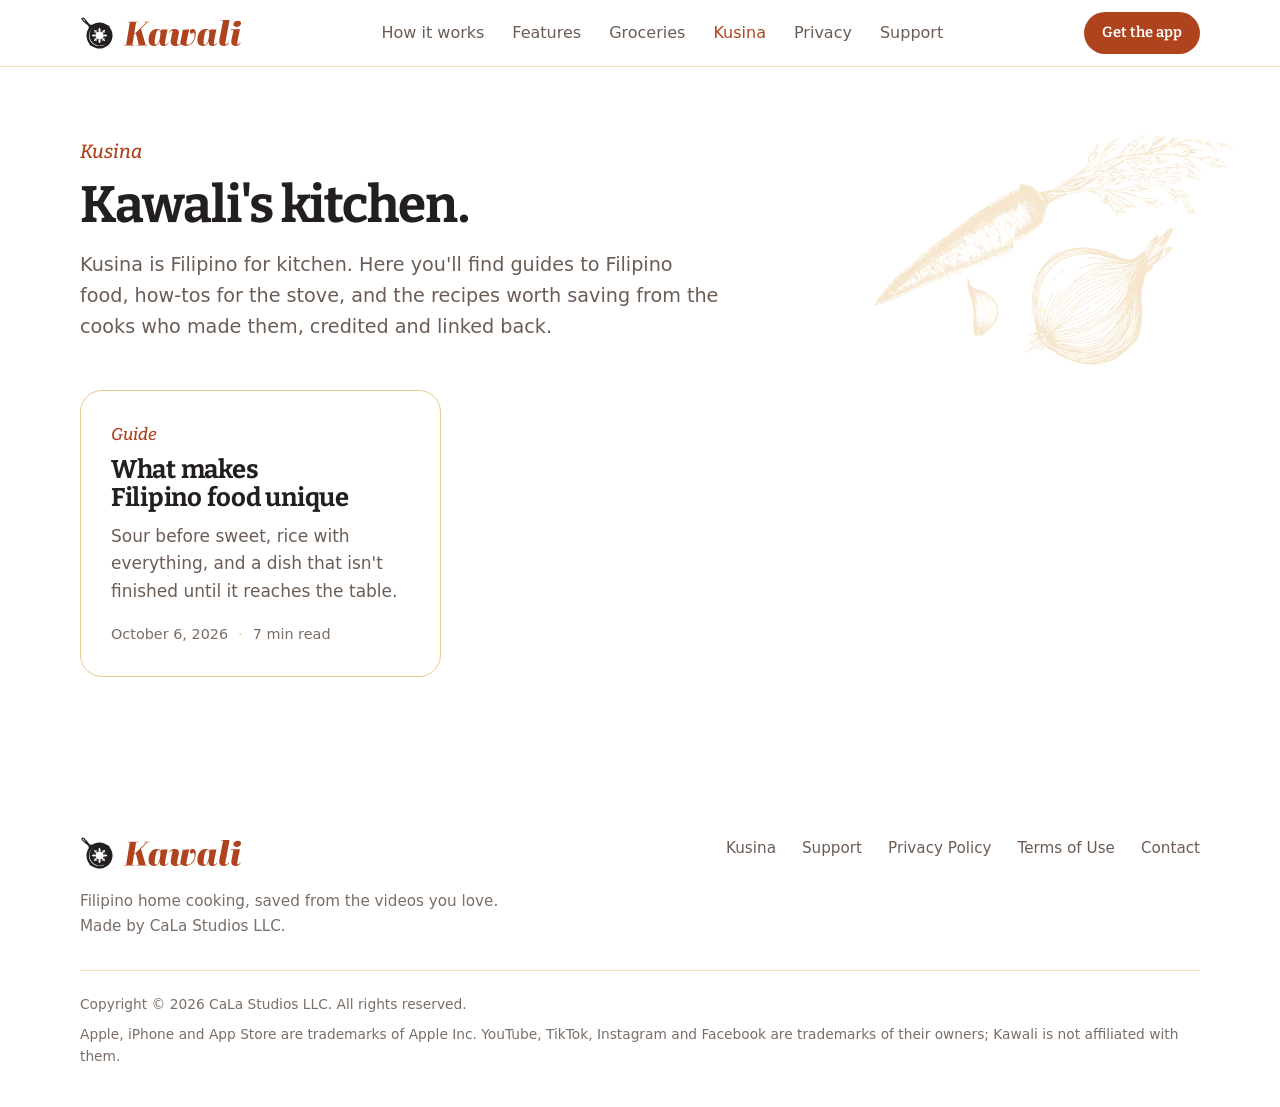
==== kusina/index.html @ 80ecc081 "Add Kusina, with its first article: what makes Filipino food unique Kusina (Filipino for kitchen) is" ====
<!DOCTYPE html>
<html lang="en">
<head>
  <meta charset="utf-8">
  <meta name="viewport" content="width=device-width, initial-scale=1, viewport-fit=cover">
  <title>Kusina – Kawali</title>
  <meta name="description" content="Kusina is Kawali's kitchen: guides to Filipino food, how-tos for the stove, and the recipes worth saving from the cooks who made them, credited and linked back.">
  <link rel="canonical" href="https://kawali.app/kusina/">
  <meta name="theme-color" content="#ffffff">
  <meta property="og:type" content="website">
  <meta property="og:site_name" content="Kawali">
  <meta property="og:title" content="Kusina – Kawali">
  <meta property="og:description" content="Guides to Filipino food, how-tos for the stove, and the recipes worth saving.">
  <meta property="og:url" content="https://kawali.app/kusina/">
  <meta property="og:image" content="https://kawali.app/assets/img/og-image.jpg">
  <link rel="icon" href="/assets/img/icon-32.png" sizes="32x32" type="image/png">
  <link rel="icon" href="/assets/img/icon-16.png" sizes="16x16" type="image/png">
  <link rel="apple-touch-icon" href="/assets/img/icon-180.png">
  <link rel="stylesheet" href="/assets/css/site.css">
</head>
<body>
  <a class="skip-link" href="#main">Skip to content</a>

  <header class="site-header">
    <div class="container nav">
      <a class="nav-brand logo" href="/" aria-label="Kawali home"><img class="logo-pan" src="/assets/img/pan.svg" alt="" width="34" height="34"><span class="wordmark" role="img" aria-label="Kawali"></span></a>
      <ul class="nav-links" id="nav-links">
        <li><a href="/#how">How it works</a></li>
        <li><a href="/#features">Features</a></li>
        <li><a href="/#groceries">Groceries</a></li>
        <li><a href="/kusina/" aria-current="page">Kusina</a></li>
        <li><a href="/privacy">Privacy</a></li>
        <li><a href="/support">Support</a></li>
      </ul>
      <div class="nav-cta">
        <a class="btn btn-primary btn-sm" href="/#download">Get the app</a>
        <button class="nav-toggle" type="button" aria-controls="nav-links" aria-expanded="false" aria-label="Menu"><span></span></button>
      </div>
    </div>
  </header>

  <main id="main">
    <div class="container">
      <header class="doc-hero post-hero">
        <span class="sketch sketch--produce" aria-hidden="true"></span>
        <span class="eyebrow">Kusina</span>
        <h1>Kawali's kitchen.</h1>
        <p class="lede post-dek">Kusina is Filipino for kitchen. Here you'll find guides to Filipino food, how-tos for the stove, and the recipes worth saving from the cooks who made them, credited and linked back.</p>
      </header>

      <ul class="post-list">
        <li>
          <a class="post-card" href="/kusina/what-makes-filipino-food-unique">
            <span class="post-kind">Guide</span>
            <h2>What makes Filipino food unique</h2>
            <p>Sour before sweet, rice with everything, and a dish that isn't finished until it reaches the table.</p>
            <span class="post-meta"><time datetime="2026-10-06">October 6, 2026</time><span>7 min read</span></span>
          </a>
        </li>
      </ul>
    </div>
  </main>

  <footer class="site-footer">
    <div class="container">
      <div class="footer-grid">
        <div class="footer-brand">
          <a class="logo" href="/" aria-label="Kawali home"><img class="logo-pan" src="/assets/img/pan.svg" alt="" width="34" height="34"><span class="wordmark" role="img" aria-label="Kawali"></span></a>
          <p>Filipino home cooking, saved from the videos you love. Made by CaLa Studios LLC.</p>
        </div>
        <ul class="footer-links">
          <li><a href="/kusina/">Kusina</a></li>
          <li><a href="/support">Support</a></li>
          <li><a href="/privacy">Privacy Policy</a></li>
          <li><a href="https://www.apple.com/legal/internet-services/itunes/dev/stdeula/">Terms of Use</a></li>
          <li><a href="mailto:support@calastudios.app">Contact</a></li>
        </ul>
      </div>
      <div class="footer-meta">
        <span>Copyright © <span data-year>2026</span> CaLa Studios LLC. All rights reserved.</span>
        <span>Apple, iPhone and App Store are trademarks of Apple Inc. YouTube, TikTok, Instagram and Facebook are trademarks of their owners; Kawali is not affiliated with them.</span>
      </div>
    </div>
  </footer>

  <script src="/assets/js/site.js" defer></script>
</body>
</html>
---- assets/css/site.css ----
/* Kawali — kawali.app
   Brand (from the app's designer; hex is the source of truth): Chile Rojo #AE431E for everything tappable,
   Terracota #D06224 for the brand mark and step numbers, Olive #8A8635 for notices, Sunset #EAC891 for the
   hairlines that frame content. Light only, like the app. Type: Bitter (headings, self-hosted Latin subsets,
   SIL OFL) over the system font for body copy, as in the app. The site makes no third-party requests. */

@font-face {
  font-family: "Bitter";
  src: url("../fonts/bitter-medium.woff2") format("woff2");
  font-weight: 500;
  font-style: normal;
  font-display: swap;
}
@font-face {
  font-family: "Bitter";
  src: url("../fonts/bitter-medium-italic.woff2") format("woff2");
  font-weight: 500;
  font-style: italic;
  font-display: swap;
}
@font-face {
  font-family: "Bitter";
  src: url("../fonts/bitter-semibold.woff2") format("woff2");
  font-weight: 600;
  font-style: normal;
  font-display: swap;
}
@font-face {
  font-family: "Bitter";
  src: url("../fonts/bitter-bold.woff2") format("woff2");
  font-weight: 700;
  font-style: normal;
  font-display: swap;
}

:root {
  color-scheme: light;
  --canvas: #ffffff;
  --paper: #fbf5ec;
  --paper-2: #f6ead8;
  --sunset: #eac891;
  --sunset-soft: rgba(234, 200, 145, 0.28);
  --line: #eac891;
  --line-soft: rgba(234, 200, 145, 0.6);
  --ink: #231f20;
  --ink-soft: #3d3431;
  --muted: #6b5d55;
  --dim: #7a6e66;
  --chile: #ae431e;
  --chile-dark: #93381a;
  --chile-soft: rgba(174, 67, 30, 0.08);
  --terracota: #d06224;
  --olive: #8a8635;
  --olive-ink: #6f6b28;
  --olive-soft: rgba(138, 134, 53, 0.13);
  --stripes: linear-gradient(180deg, var(--terracota) 0 25%, var(--chile) 25% 50%, var(--olive) 50% 75%, var(--sunset) 75% 100%);
  --serif: "Bitter", ui-serif, "Rockwell", Georgia, "Times New Roman", serif;
  --font: -apple-system, BlinkMacSystemFont, "SF Pro Text", ui-sans-serif, system-ui, "Segoe UI", Roboto, "Helvetica Neue", Arial, sans-serif;
  --radius: 22px;
  --radius-sm: 14px;
  --container: 1120px;
  --gutter: clamp(16px, 4vw, 40px);
  --section: clamp(64px, 9vw, 120px);
  --shadow: 0 1px 2px rgba(35, 31, 32, 0.05), 0 12px 32px rgba(93, 45, 18, 0.08);
}

/* ---------- Reset & base ---------- */
*, *::before, *::after { box-sizing: border-box; }
html { -webkit-text-size-adjust: 100%; scroll-behavior: smooth; }
@media (prefers-reduced-motion: reduce) { html { scroll-behavior: auto; } }
body {
  margin: 0;
  background: var(--canvas);
  color: var(--ink);
  font-family: var(--font);
  font-size: 1.0625rem;
  line-height: 1.6;
  -webkit-font-smoothing: antialiased;
  text-rendering: optimizeLegibility;
  overflow-x: clip;
}
img, svg, video { max-width: 100%; height: auto; display: block; }
a { color: inherit; text-decoration: none; }
p { margin: 0 0 1em; }
h1, h2, h3, h4 { margin: 0; line-height: 1.12; font-family: var(--serif); font-weight: 700; letter-spacing: -0.01em; text-wrap: balance; }
ul, ol { margin: 0; padding: 0; }
.steps-grid, .shots, .pro-list, .hero-meta, .nav-links, .footer-links, .doc-toc, .platforms, .chips, .pills, .pillars, .groc-points, .mock-rows, .stats, .terms, .chips--regions, .credits-list { list-style: none; margin: 0; padding: 0; }
button { font: inherit; color: inherit; background: none; border: 0; cursor: pointer; }
:focus-visible { outline: 3px solid var(--chile); outline-offset: 3px; border-radius: 6px; }
::selection { background: var(--sunset); color: var(--ink); }

.container { width: min(100% - 2 * var(--gutter), var(--container)); margin-inline: auto; }
.skip-link {
  position: absolute; left: 16px; top: -60px; z-index: 100;
  background: var(--chile); color: #fff; padding: 10px 16px; border-radius: 999px; font-weight: 600;
}
.skip-link:focus { top: 16px; }
.visually-hidden { position: absolute !important; width: 1px; height: 1px; overflow: hidden; clip: rect(0 0 0 0); white-space: nowrap; }

/* The four brand stripes from the app icon: Terracota, Chile Rojo, Olive, Sunset */
.stripes { height: 16px; background: var(--stripes); }

/* ---------- Logo: the pan and the wordmark ---------- */
.logo { display: inline-flex; align-items: center; gap: 10px; }
.logo-pan { width: 34px; height: 34px; flex: none; }
.wordmark {
  display: inline-block;
  aspect-ratio: 465.71 / 103.78;
  height: 26px;
  background: var(--chile);
  -webkit-mask: url("../img/wordmark.svg") no-repeat center / contain;
  mask: url("../img/wordmark.svg") no-repeat center / contain;
}
.wordmark--lg { height: clamp(40px, 6vw, 56px); }
.wordmark--ink { background: var(--ink); }

/* ---------- Header ---------- */
.site-header {
  position: sticky; top: 0; z-index: 50;
  background: rgba(255, 255, 255, 0.86);
  -webkit-backdrop-filter: saturate(140%) blur(14px);
  backdrop-filter: saturate(140%) blur(14px);
  border-bottom: 1px solid var(--line-soft);
}
.nav { display: flex; align-items: center; justify-content: space-between; gap: 24px; height: 66px; }
.nav-brand { display: inline-flex; align-items: center; padding: 6px 0; }
.nav-links { display: flex; align-items: center; gap: 28px; }
.nav-links a { color: var(--muted); font-weight: 500; font-size: 1rem; transition: color 0.15s ease; }
.nav-links a:hover, .nav-links a[aria-current] { color: var(--chile); }
.nav-cta { display: inline-flex; align-items: center; gap: 8px; }
.nav-toggle { display: none; width: 44px; height: 44px; border-radius: 12px; align-items: center; justify-content: center; }
.nav-toggle span { display: block; width: 22px; height: 2px; background: var(--ink); border-radius: 2px; position: relative; }
.nav-toggle span::before, .nav-toggle span::after { content: ""; position: absolute; left: 0; width: 22px; height: 2px; background: var(--ink); border-radius: 2px; transition: transform 0.2s ease, top 0.2s ease; }
.nav-toggle span::before { top: -7px; }
.nav-toggle span::after { top: 7px; }
.nav-open .nav-toggle span { background: transparent; }
.nav-open .nav-toggle span::before { top: 0; transform: rotate(45deg); }
.nav-open .nav-toggle span::after { top: 0; transform: rotate(-45deg); }

/* ---------- Buttons ---------- */
.btn {
  display: inline-flex; align-items: center; justify-content: center; gap: 10px;
  padding: 14px 24px; border-radius: 999px;
  font-family: var(--serif); font-weight: 600; font-size: 1rem; letter-spacing: 0;
  transition: transform 0.15s ease, background-color 0.15s ease, color 0.15s ease, box-shadow 0.15s ease, border-color 0.15s ease;
  white-space: nowrap;
}
.btn:active { transform: translateY(1px); }
.btn-primary { background: var(--chile); color: #fff; }
.btn-primary:hover { background: var(--chile-dark); box-shadow: 0 8px 24px rgba(174, 67, 30, 0.25); }
.btn-ghost { background: transparent; color: var(--chile); border: 1.5px solid var(--line); }
.btn-ghost:hover { border-color: var(--chile); background: var(--chile-soft); }
.btn-sm { padding: 9px 18px; font-size: 0.92rem; }
.btn svg { width: 18px; height: 18px; flex: none; }

/* App Store. Until the listing is live the badge is a plain "coming soon" label: Apple's official badge may
   only link to the app itself. See the README for the swap. */
.store-soon {
  display: inline-flex; align-items: center; gap: 12px; height: 54px; padding: 0 20px 0 16px;
  border-radius: 12px; background: var(--ink); color: #fff; line-height: 1.1;
}
.store-soon svg { width: 22px; height: 22px; color: var(--sunset); flex: none; }
.store-soon small { display: block; font-size: 0.72rem; letter-spacing: 0.06em; text-transform: uppercase; color: rgba(255, 255, 255, 0.72); }
.store-soon strong { display: block; font-family: var(--serif); font-weight: 600; font-size: 1.12rem; }
.badge-link { display: inline-block; line-height: 0; border-radius: 8px; transition: transform 0.15s ease, opacity 0.15s ease; }
.badge-link img { height: 54px; width: auto; }
.badge-link:hover { transform: translateY(-1px); opacity: 0.94; }

/* ---------- Section scaffolding ---------- */
.section { padding-block: var(--section); position: relative; }
.section--alt { background: var(--paper); }
.section-head { max-width: 44rem; margin-bottom: clamp(32px, 5vw, 56px); }
.section-head--center { margin-inline: auto; text-align: center; }
.eyebrow {
  display: inline-block; font-family: var(--serif); font-style: italic; font-weight: 500; color: var(--chile);
  font-size: 1.2rem; line-height: 1.3; margin-bottom: 12px;
}
.eyebrow--light { color: var(--sunset); }
h2.title { font-size: clamp(2rem, 4.2vw, 3rem); letter-spacing: -0.02em; }
.lede { font-size: clamp(1.1rem, 1.5vw, 1.25rem); color: var(--muted); margin-top: 16px; }
.lede strong { color: var(--ink); font-weight: 600; }

/* Decorative ingredient sketches from the App Store artwork, tinted through a mask */
.sketch {
  position: absolute; pointer-events: none; background: currentColor;
  -webkit-mask: var(--src) no-repeat center / contain; mask: var(--src) no-repeat center / contain;
}
.sketch--fish { --src: url("../img/sketch-fish.webp"); aspect-ratio: 520 / 388; }
.sketch--pork { --src: url("../img/sketch-pork.webp"); aspect-ratio: 480 / 526; }
.sketch--cabbage { --src: url("../img/sketch-cabbage.webp"); aspect-ratio: 460 / 455; }
.sketch--produce { --src: url("../img/sketch-produce.webp"); aspect-ratio: 600 / 415; }

/* ---------- Hero ---------- */
.hero { position: relative; overflow: hidden; padding-block: clamp(40px, 6vw, 88px) clamp(56px, 7vw, 96px); isolation: isolate; background: linear-gradient(180deg, #fff 0%, var(--paper) 100%); }
.hero-bg { position: absolute; inset: 0; z-index: -1; pointer-events: none; color: var(--sunset); }
.hero-bg .sketch { opacity: 0.55; }
.hero-bg .sketch--fish { width: min(34vw, 420px); right: -4%; top: 2%; transform: rotate(-8deg); }
.hero-bg .sketch--produce { width: min(36vw, 460px); left: -6%; bottom: 4%; transform: rotate(6deg); opacity: 0.4; }
.hero + .stripes { height: 20px; }
.hero-grid { display: grid; grid-template-columns: minmax(0, 1.05fr) minmax(0, 0.95fr); gap: clamp(32px, 6vw, 72px); align-items: center; }
.hero-copy .eyebrow { font-size: clamp(1.2rem, 2vw, 1.45rem); margin-bottom: 16px; }
.hero h1 { font-size: clamp(2.6rem, 6vw, 4.6rem); line-height: 1.02; letter-spacing: -0.025em; }
.hero h1 .accent { color: var(--chile); font-style: italic; font-weight: 500; }
.hero-sub { margin-top: 22px; font-size: clamp(1.12rem, 1.6vw, 1.3rem); line-height: 1.55; color: var(--ink-soft); max-width: 34rem; }
.hero-cta { display: flex; align-items: center; gap: 18px; flex-wrap: wrap; margin-top: 32px; }
.hero-meta { display: flex; flex-wrap: wrap; gap: 8px 18px; margin-top: 22px; color: var(--muted); font-size: 0.95rem; }
.hero-meta li { display: inline-flex; align-items: center; gap: 8px; }
.hero-meta svg { width: 16px; height: 16px; color: var(--chile); }

.hero-visual { position: relative; aspect-ratio: 1 / 1.08; max-width: 520px; margin-inline: auto; width: 100%; }
.phone {
  position: absolute; width: 50%; border-radius: 34px; overflow: hidden; background: #111;
  border: 7px solid #1c1a19; box-shadow: 0 30px 60px rgba(93, 45, 18, 0.22), 0 6px 16px rgba(35, 31, 32, 0.12);
}
.phone img { width: 100%; height: auto; }
.phone--a { left: 3%; top: 4%; transform: rotate(-6deg); z-index: 1; }
.phone--b { right: 3%; top: 13%; transform: rotate(5deg); z-index: 2; }
.chip {
  position: absolute; z-index: 3; display: inline-flex; align-items: center; gap: 10px;
  padding: 9px 14px 9px 10px; border-radius: 999px;
  background: #fff; border: 1px solid var(--line);
  color: var(--ink); font-size: 0.92rem; font-weight: 600; white-space: nowrap;
  box-shadow: 0 12px 30px rgba(93, 45, 18, 0.16);
}
.chip .dot { width: 26px; height: 26px; border-radius: 50%; background: var(--chile); color: #fff; display: inline-grid; place-items: center; flex: none; }
.chip .dot svg { width: 14px; height: 14px; }
.chip em { font-style: normal; color: var(--muted); font-weight: 500; }
.chip--tl { left: -4%; top: 58%; }
.chip--br { right: -2%; bottom: 1%; }

/* ---------- Steps band ---------- */
.steps { background: var(--chile); color: #fff; overflow: hidden; isolation: isolate; }
.steps .sketch { color: #9c3a19; z-index: -1; }
.steps .sketch--pork { width: min(30vw, 360px); right: -3%; top: -6%; transform: rotate(10deg); }
.steps .sketch--cabbage { width: min(26vw, 300px); left: -5%; bottom: -10%; transform: rotate(-12deg); }
.steps .title { color: #fff; }
.steps .lede { color: rgba(255, 255, 255, 0.88); }
.steps-grid { display: grid; grid-template-columns: repeat(4, minmax(0, 1fr)); gap: 20px; }
.step { position: relative; padding: 26px 22px; border-radius: var(--radius); background: rgba(255, 255, 255, 0.07); border: 1px solid rgba(255, 255, 255, 0.2); }
.step-head { display: flex; align-items: flex-end; justify-content: space-between; gap: 12px; margin-bottom: 14px; }
.step-num { font-family: var(--serif); font-weight: 700; font-size: 3.4rem; line-height: 0.85; color: var(--sunset); }
.step-icon { width: 48px; height: 48px; border-radius: 14px; background: #fff; color: var(--chile); display: grid; place-items: center; flex: none; }
.step-icon svg { width: 28px; height: 28px; }
.step h3 { font-size: 1.4rem; margin-bottom: 6px; }
.step p { margin: 0; color: rgba(255, 255, 255, 0.9); font-size: 1rem; line-height: 1.5; }

/* Platforms */
.works { margin-top: clamp(36px, 5vw, 56px); padding: 22px 26px; border-radius: var(--radius); background: #fff; color: var(--ink); display: flex; align-items: center; gap: 18px 28px; flex-wrap: wrap; }
.works-label { font-family: var(--serif); font-weight: 600; font-size: 1.1rem; }
.platforms { display: flex; flex-wrap: wrap; gap: 10px 22px; align-items: center; }
.platforms li { display: inline-flex; align-items: center; gap: 8px; font-weight: 600; font-size: 0.98rem; }
.platforms svg { width: 26px; height: 26px; flex: none; }
.works-more { color: var(--muted); font-size: 0.98rem; margin: 0; flex-basis: 100%; }
.works-more strong { color: var(--ink); font-weight: 600; }

/* ---------- Bento cards ---------- */
.bento { display: grid; grid-template-columns: repeat(6, minmax(0, 1fr)); gap: 18px; }
.card {
  background: #fff; border: 1px solid var(--line); border-radius: var(--radius);
  padding: clamp(22px, 3vw, 32px); position: relative; overflow: hidden; display: flex; flex-direction: column; min-width: 0;
}
.card h3 { font-size: clamp(1.3rem, 2vw, 1.55rem); margin-bottom: 10px; }
.card p { color: var(--muted); margin: 0; font-size: 1.02rem; }
.card p + p { margin-top: 0.7em; }
.card p strong { color: var(--ink); font-weight: 600; }
.card .card-body { position: relative; z-index: 1; display: flex; flex-direction: column; flex: 1; }
.card-icon { width: 46px; height: 46px; border-radius: 14px; background: var(--chile-soft); color: var(--chile); display: grid; place-items: center; margin-bottom: 16px; }
.card-icon svg { width: 26px; height: 26px; }
.span-2 { grid-column: span 2; }
.span-3 { grid-column: span 3; }
.span-4 { grid-column: span 4; }
.span-6 { grid-column: span 6; }
.card--split { display: grid; grid-template-columns: minmax(0, 1fr) minmax(0, 1fr); gap: 28px; align-items: center; }
.card--split-rev .card-body { order: 2; }

/* A recipe card drawn the way the app draws one: Sunset hairlines, Bitter titles, SF rows */
.mock { background: #fff; border: 1px solid var(--line); border-radius: 16px; overflow: hidden; box-shadow: var(--shadow); font-size: 0.98rem; }
.mock-head { display: flex; align-items: center; justify-content: space-between; gap: 12px; padding: 14px 16px 10px; }
.mock-title { font-family: var(--serif); font-weight: 600; font-size: 1.25rem; color: var(--chile); }
.mock-action { display: inline-flex; align-items: center; gap: 6px; padding: 5px 10px; border-radius: 8px; background: var(--chile); color: #fff; font-family: var(--serif); font-weight: 600; font-size: 0.8rem; white-space: nowrap; }
.mock-action svg { width: 14px; height: 14px; }
.mock-rows li { display: flex; align-items: baseline; justify-content: space-between; gap: 14px; padding: 10px 16px; border-top: 1px solid var(--sunset-soft); }
.mock-rows li:nth-child(odd) { background: rgba(234, 200, 145, 0.1); }
.mock-name { font-weight: 600; color: var(--ink); min-width: 0; }
.mock-name span { display: block; font-weight: 400; font-size: 0.85rem; color: var(--dim); }
.mock-amt { color: var(--ink-soft); white-space: nowrap; font-variant-numeric: tabular-nums; }
.mock-missing { color: var(--olive-ink); font-weight: 600; font-size: 0.88rem; white-space: nowrap; }

/* Olive notices, as in the app */
.notices { display: grid; gap: 8px; margin-top: auto; padding-top: 22px; }
.notice { display: flex; gap: 10px; align-items: flex-start; padding: 10px 12px; border-radius: 12px; background: var(--olive-soft); color: var(--olive-ink); font-weight: 600; font-size: 0.93rem; line-height: 1.4; }
.notice svg { width: 18px; height: 18px; flex: none; margin-top: 1px; }

/* Import buttons, as on the Import screen */
.import-ways { display: grid; grid-template-columns: repeat(2, minmax(0, 1fr)); gap: 10px; }
.import-way { display: flex; flex-direction: column; align-items: center; justify-content: center; gap: 6px; padding: 14px 8px; border-radius: 14px; border: 1px solid var(--line); background: #fff; font-family: var(--serif); font-weight: 600; font-size: 0.95rem; line-height: 1.2; text-align: center; color: var(--chile); box-shadow: var(--shadow); }
.import-way svg { width: 22px; height: 22px; flex: none; }
.import-way--wide { grid-column: span 2; flex-direction: row; gap: 10px; font-size: 1.02rem; background: var(--chile); color: #fff; border-color: var(--chile); }
.import-way--wide svg { width: 30px; }
.import-note { grid-column: span 2; margin: 4px 0 0; color: var(--dim) !important; font-size: 0.9rem !important; text-align: center; }

/* Watching badge: the hourglass the app puts on a recipe still being watched */
.watching { display: flex; align-items: center; gap: 12px; margin-top: auto; padding: 12px 14px; border: 1px solid var(--line); border-radius: 14px; background: var(--paper); }
.watching-icon { width: 36px; height: 36px; border-radius: 50%; background: var(--olive); color: #fff; display: grid; place-items: center; flex: none; }
.watching-icon svg { width: 18px; height: 18px; }
.watching strong { display: block; font-family: var(--serif); font-weight: 600; color: var(--ink); font-size: 1rem; line-height: 1.25; }
.watching > div > span { display: block; color: var(--muted); font-size: 0.88rem; line-height: 1.35; }
.watching-wrap { margin-top: auto; padding-top: 22px; }

.pills { display: flex; flex-wrap: wrap; gap: 8px; margin-top: auto; padding-top: 22px; }
.pill { display: inline-flex; align-items: center; gap: 7px; padding: 6px 12px; border-radius: 999px; background: var(--paper); border: 1px solid var(--line); font-size: 0.9rem; font-weight: 600; color: var(--ink-soft); }
.pill svg { width: 15px; height: 15px; color: var(--chile); }

.serving-demo { display: flex; align-items: center; gap: 14px; margin-top: auto; padding-top: 22px; }
.serving-est { font-family: var(--serif); font-weight: 700; font-size: 2.2rem; color: var(--olive-ink); line-height: 1; }
.serving-demo p { font-size: 0.9rem !important; line-height: 1.4; }
.serving-use { display: inline-block; margin-top: 4px; padding: 3px 10px; border-radius: 8px; background: var(--chile); color: #fff; font-family: var(--serif); font-weight: 600; font-size: 0.82rem; }

.source-demo { margin-top: auto; padding-top: 22px; }
.source-box { display: flex; align-items: stretch; border: 1px solid var(--line); border-radius: 12px; overflow: hidden; background: #fff; }
.source-box div { padding: 10px 12px; min-width: 0; flex: 1; }
.source-box strong { display: block; font-family: var(--serif); font-weight: 600; font-size: 0.98rem; }
.source-box span { display: block; color: var(--dim); font-size: 0.82rem; white-space: nowrap; overflow: hidden; text-overflow: ellipsis; }
.source-box i { display: grid; place-items: center; width: 48px; background: var(--chile); color: #fff; flex: none; }
.source-box i svg { width: 20px; height: 20px; }

/* ---------- Groceries ---------- */
.groc-grid { display: grid; grid-template-columns: minmax(0, 1fr) minmax(0, 0.9fr); gap: clamp(32px, 6vw, 80px); align-items: center; }
.groc-points { display: grid; gap: 18px; }
.groc-points li { display: grid; grid-template-columns: 44px minmax(0, 1fr); gap: 14px; align-items: start; }
.groc-points .pt-icon { width: 44px; height: 44px; border-radius: 13px; background: #fff; border: 1px solid var(--line); color: var(--chile); display: grid; place-items: center; }
.groc-points .pt-icon svg { width: 24px; height: 24px; }
.groc-points h3 { font-size: 1.15rem; margin-bottom: 4px; }
.groc-points p { margin: 0; color: var(--muted); }
.groc-phone { position: relative; max-width: 340px; margin-inline: auto; width: 100%; }
.groc-phone .phone { position: relative; width: 100%; transform: rotate(2deg); }
.groc-phone .sketch { color: var(--sunset); width: 72%; opacity: 0.8; }
.groc-phone .sketch--produce { left: -46%; top: 6%; transform: rotate(-10deg); }
.groc-phone .sketch--fish { right: -40%; bottom: 4%; transform: rotate(8deg); }

/* ---------- Filipino food: stats, dish families, regions ---------- */
.stats { display: grid; grid-template-columns: repeat(4, minmax(0, 1fr)); gap: 18px; margin-bottom: clamp(32px, 5vw, 48px); }
.stat { background: #fff; border: 1px solid var(--line); border-radius: var(--radius); padding: 22px 22px 20px; }
.stat b { display: block; font-family: var(--serif); font-weight: 700; font-size: clamp(2.4rem, 4vw, 3.2rem); line-height: 1; color: var(--terracota); letter-spacing: -0.02em; }
.stat span { display: block; margin-top: 8px; font-family: var(--serif); font-weight: 600; font-size: 1.08rem; }
.stat small { display: block; margin-top: 4px; color: var(--muted); font-size: 0.92rem; line-height: 1.45; }
.chip-group + .chip-group { margin-top: 34px; }
.chip-head { display: flex; align-items: baseline; justify-content: space-between; gap: 16px; flex-wrap: wrap; margin-bottom: 14px; }
.chip-head h3 { font-size: 1.25rem; }
.chip-head p { margin: 0; color: var(--dim); font-size: 0.95rem; }
.chips { display: flex; flex-wrap: wrap; gap: 8px; }
.chips li { padding: 7px 14px; border-radius: 999px; background: #fff; border: 1px solid var(--line); font-family: var(--serif); font-weight: 600; font-size: 0.98rem; color: var(--chile); }
.chips--regions li { background: var(--sunset-soft); color: var(--ink-soft); border-color: transparent; font-weight: 500; }
.terms { margin-top: 34px; display: grid; grid-template-columns: repeat(auto-fill, minmax(190px, 1fr)); gap: 10px; }
.term { background: #fff; border: 1px solid var(--line); border-radius: 14px; padding: 12px 14px; }
.term b { display: block; font-family: var(--serif); font-weight: 600; color: var(--ink); font-size: 1.05rem; }
.term span { display: block; color: var(--muted); font-size: 0.9rem; line-height: 1.35; }

/* ---------- Screenshot strip ---------- */
.shots {
  display: flex; gap: 18px; overflow-x: auto; scroll-snap-type: x mandatory; padding: 8px var(--gutter) 24px;
  margin-inline: calc(-1 * var(--gutter)); scrollbar-width: thin; scrollbar-color: rgba(174, 67, 30, 0.35) transparent;
  -webkit-overflow-scrolling: touch;
}
.shots::-webkit-scrollbar { height: 8px; }
.shots::-webkit-scrollbar-thumb { background: rgba(174, 67, 30, 0.3); border-radius: 999px; }
.shot { flex: 0 0 auto; width: min(72vw, 300px); scroll-snap-align: start; border-radius: 22px; overflow: hidden; background: var(--terracota); box-shadow: 0 18px 36px rgba(93, 45, 18, 0.16); }
.shot img { width: 100%; height: auto; }
@media (min-width: 1200px) {
  .shots { justify-content: center; padding-inline: 0; margin-inline: 0; }
  .shot { width: calc((var(--container) - 5 * 18px) / 6); }
}
.credits { margin-top: 8px; color: var(--dim); font-size: 0.88rem; }
.credits summary { cursor: pointer; display: inline-block; color: var(--muted); font-weight: 600; }
.credits summary:hover { color: var(--chile); }
.credits-list { margin-top: 10px; display: grid; gap: 4px; max-width: 60rem; }
.credits a { color: var(--muted); text-decoration: underline; text-underline-offset: 3px; }
.credits a:hover { color: var(--chile); }

/* ---------- Privacy pillars ---------- */
.pillars { display: grid; grid-template-columns: repeat(3, minmax(0, 1fr)); gap: 18px; }
.pillar { background: #fff; border: 1px solid var(--line); border-radius: var(--radius); padding: 28px 26px; min-width: 0; }
.pillar .icon { width: 48px; height: 48px; border-radius: 14px; background: var(--chile-soft); color: var(--chile); display: grid; place-items: center; margin-bottom: 18px; }
.pillar .icon svg { width: 24px; height: 24px; }
.pillar h3 { font-size: 1.25rem; margin-bottom: 8px; }
.pillar p { color: var(--muted); margin: 0; }
.link-arrow { display: inline-flex; align-items: center; gap: 8px; color: var(--chile); font-weight: 600; margin-top: 22px; }
.link-arrow svg { width: 18px; height: 18px; transition: transform 0.15s ease; }
.link-arrow:hover svg { transform: translateX(3px); }

/* ---------- CTA band ---------- */
.cta { background: var(--sunset); color: var(--ink); text-align: center; position: relative; overflow: hidden; isolation: isolate; }
.cta .sketch { color: #dfb676; z-index: -1; }
.cta .sketch--fish { width: min(30vw, 360px); left: -4%; top: 10%; transform: rotate(-14deg); }
.cta .sketch--produce { width: min(32vw, 400px); right: -5%; bottom: 0; transform: rotate(8deg); }
.cta-logo { display: inline-flex; align-items: center; gap: 14px; margin-bottom: 22px; }
.cta-logo .logo-pan { width: clamp(52px, 7vw, 68px); height: auto; }
.cta .title { font-size: clamp(2.2rem, 5vw, 3.4rem); }
.cta .lede { color: #5e4a3a; max-width: 36rem; margin-inline: auto; }
.cta-actions { display: flex; align-items: center; justify-content: center; gap: 18px; flex-wrap: wrap; margin-top: 30px; }

/* ---------- Footer ---------- */
.site-footer { padding: 44px 0 40px; color: var(--muted); font-size: 0.95rem; background: #fff; }
.footer-grid { display: flex; justify-content: space-between; gap: 32px; flex-wrap: wrap; align-items: flex-start; }
.footer-brand p { margin: 12px 0 0; max-width: 28rem; color: var(--dim); }
.footer-links { display: flex; gap: 26px; flex-wrap: wrap; }
.footer-links a { color: var(--muted); font-weight: 500; }
.footer-links a:hover { color: var(--chile); }
.footer-meta { margin-top: 32px; padding-top: 22px; border-top: 1px solid var(--line-soft); display: flex; justify-content: space-between; gap: 8px 24px; flex-wrap: wrap; color: var(--dim); font-size: 0.86rem; }

/* ---------- Document pages (privacy, support) ---------- */
.doc-hero { padding: clamp(40px, 6vw, 72px) 0 clamp(16px, 3vw, 28px); }
.doc-hero h1 { font-size: clamp(2.2rem, 5vw, 3.2rem); letter-spacing: -0.02em; }
.doc-meta { margin-top: 16px; color: var(--muted); display: grid; gap: 4px; font-size: 1rem; }
.doc-meta strong { color: var(--ink); font-weight: 600; }
.doc { max-width: 46rem; padding-bottom: var(--section); }
.doc h2 { font-size: 1.5rem; margin: 2.2em 0 0.6em; scroll-margin-top: 90px; }
.doc h3 { font-size: 1.15rem; margin: 1.6em 0 0.5em; }
.doc p, .doc li { color: var(--ink-soft); }
.doc ul, .doc ol { padding-left: 1.3em; margin: 0 0 1em; }
.doc li { margin-bottom: 0.5em; }
.doc li::marker { color: var(--chile); }
.doc a { color: var(--chile); text-decoration: underline; text-decoration-color: rgba(174, 67, 30, 0.35); text-underline-offset: 3px; }
.doc a:hover { text-decoration-color: var(--chile); }
.doc strong { color: var(--ink); font-weight: 600; }
.doc .summary { background: var(--paper); border: 1px solid var(--line); border-left: 4px solid var(--chile); border-radius: 16px; padding: 20px 24px; margin: 28px 0 8px; }
.doc .summary p:last-child { margin-bottom: 0; }
.doc table { width: 100%; border-collapse: collapse; margin: 12px 0 24px; font-size: 0.98rem; }
.doc th, .doc td { text-align: left; vertical-align: top; padding: 12px 14px; border-bottom: 1px solid var(--line-soft); }
.doc th { color: var(--muted); font-weight: 600; font-size: 0.85rem; letter-spacing: 0.06em; text-transform: uppercase; }
.doc td { color: var(--ink-soft); }
.doc .table-wrap { overflow-x: auto; }
.doc-toc { display: flex; flex-wrap: wrap; gap: 8px; margin: 22px 0 6px; }
.doc-toc a { display: inline-block; padding: 6px 12px; border-radius: 999px; background: #fff; border: 1px solid var(--line); color: var(--muted); font-size: 0.9rem; }
.doc-toc a:hover { color: var(--chile); border-color: var(--chile); }

/* Support */
.support-grid { display: grid; grid-template-columns: minmax(0, 1.4fr) minmax(0, 1fr); gap: 24px; align-items: start; padding-bottom: var(--section); }
.contact-card { background: #fff; border: 1.5px solid var(--chile); border-radius: var(--radius); padding: 28px; position: sticky; top: 90px; box-shadow: var(--shadow); }
.contact-card h2 { font-size: 1.4rem; margin-bottom: 8px; }
.contact-card p { color: var(--muted); }
.contact-card .email { font-size: 1.1rem; font-weight: 600; color: var(--chile); word-break: break-all; }
.contact-card ul { color: var(--muted); font-size: 0.95rem; padding-left: 1.2em; margin-top: 8px; }
.contact-card li { margin-bottom: 4px; }
.contact-card li::marker { color: var(--chile); }
.contact-card .btn { margin-top: 22px; }
.faq { display: grid; gap: 10px; }
.faq details { background: #fff; border: 1px solid var(--line); border-radius: 16px; overflow: hidden; }
.faq details[open] { border-color: var(--chile); }
.faq summary { cursor: pointer; list-style: none; padding: 18px 54px 18px 22px; font-family: var(--serif); font-weight: 600; font-size: 1.08rem; position: relative; }
.faq summary::-webkit-details-marker { display: none; }
.faq summary::after { content: ""; position: absolute; right: 22px; top: 50%; width: 10px; height: 10px; border-right: 2px solid var(--chile); border-bottom: 2px solid var(--chile); transform: translateY(-70%) rotate(45deg); transition: transform 0.2s ease; }
.faq details[open] summary::after { transform: translateY(-30%) rotate(225deg); }
.faq .answer { padding: 0 22px 20px; color: var(--ink-soft); }
.faq .answer p { margin: 0 0 0.8em; }
.faq .answer p:last-child { margin-bottom: 0; }
.faq .answer ol, .faq .answer ul { padding-left: 1.3em; margin: 0.4em 0 0.8em; }
.faq .answer li { margin-bottom: 0.35em; }
.faq .answer li::marker { color: var(--chile); }
.faq .answer a { color: var(--chile); text-decoration: underline; text-underline-offset: 3px; }
.faq .answer strong { color: var(--ink); font-weight: 600; }
.faq-group + .faq-group h2 { margin-top: 36px; }
.faq-group h2 { font-size: 1.4rem; margin-bottom: 14px; }

/* Kusina: the article index and the articles, which build on the document styles */
.post-hero { position: relative; isolation: isolate; }
.post-hero .sketch { color: var(--sunset); z-index: -1; opacity: 0.45; width: min(30vw, 340px); right: -2%; top: 18%; transform: rotate(6deg); }
.post-hero h1 { max-width: 20ch; }
.post-dek { max-width: 40rem; }
.post-crumbs { display: flex; gap: 8px; align-items: baseline; margin-bottom: 14px; font-family: var(--serif); font-style: italic; font-weight: 500; font-size: 1.15rem; color: var(--chile); }
.post-crumbs a:hover { text-decoration: underline; text-underline-offset: 3px; }
.post-crumbs span[aria-hidden] { color: var(--line); font-style: normal; }
.post-meta { display: flex; flex-wrap: wrap; gap: 4px 0; margin: 18px 0 0; color: var(--dim); font-size: 0.95rem; }
.post-meta > * + *::before { content: "·"; margin: 0 10px; color: var(--sunset); }
.post p, .post li { line-height: 1.7; }
.post > p:first-child { font-size: 1.12rem; color: var(--ink); }
.post h2 { font-size: clamp(1.5rem, 2.6vw, 1.8rem); }
.post-note { margin: 2.6em 0 1.6em; padding: 22px 24px; border-radius: 16px; background: var(--paper); border: 1px solid var(--line); }
.post-note p { margin-bottom: 0; }
.post-note .link-arrow { margin-top: 14px; text-decoration: none; }
.post .post-sources { padding-top: 18px; border-top: 1px solid var(--line-soft); color: var(--dim); font-size: 0.92rem; }
.post-list { list-style: none; margin: 0; padding: 0 0 var(--section); display: grid; grid-template-columns: repeat(auto-fill, minmax(min(100%, 320px), 1fr)); gap: 18px; }
.post-card { display: flex; flex-direction: column; height: 100%; padding: clamp(22px, 3vw, 30px); border-radius: var(--radius); background: #fff; border: 1px solid var(--line); transition: border-color 0.15s ease, box-shadow 0.15s ease; }
.post-card:hover { border-color: var(--chile); box-shadow: var(--shadow); }
.post-kind { font-family: var(--serif); font-style: italic; font-weight: 500; color: var(--chile); margin-bottom: 8px; }
.post-card h2 { font-size: clamp(1.35rem, 2.2vw, 1.6rem); margin-bottom: 10px; }
.post-card p { color: var(--muted); margin: 0; }
.post-card .post-meta { margin-top: auto; padding-top: 18px; font-size: 0.9rem; }
@media (max-width: 640px) { .post-hero .sketch { display: none; } }

/* Embedded in an iframe: hide the chrome, keep the document */
.embedded .site-header, .embedded .site-footer, .embedded .stripes { display: none; }
.embedded .doc-hero { padding-top: 8px; }

/* 404 */
.notfound { min-height: 64vh; display: grid; place-items: center; text-align: center; padding-block: var(--section); position: relative; overflow: hidden; isolation: isolate; }
.notfound .sketch { color: var(--sunset); z-index: -1; opacity: 0.6; width: min(40vw, 380px); left: 50%; top: 6%; transform: translateX(-50%) rotate(-6deg); }
.notfound .big { font-family: var(--serif); font-weight: 700; font-size: clamp(6rem, 20vw, 11rem); line-height: 0.9; color: var(--terracota); }

/* ---------- Reveal ---------- */
.reveal { opacity: 0; transform: translateY(14px); transition: opacity 0.45s ease, transform 0.45s ease; }
.reveal.is-visible { opacity: 1; transform: none; }
@media (prefers-reduced-motion: reduce) { .reveal { opacity: 1; transform: none; transition: none; } }

/* ---------- Responsive ---------- */
@media (max-width: 960px) {
  .hero-grid { grid-template-columns: 1fr; }
  .hero-visual { max-width: 440px; margin-top: 8px; }
  .steps-grid { grid-template-columns: repeat(2, minmax(0, 1fr)); }
  .span-2, .span-3, .span-4 { grid-column: span 3; }
  .card--split { grid-template-columns: 1fr; }
  .bento > .card:last-child { grid-column: span 6; }
  .card--split-rev .card-body { order: 0; }
  .groc-grid { grid-template-columns: 1fr; }
  .groc-phone { max-width: 300px; }
  .stats { grid-template-columns: repeat(2, minmax(0, 1fr)); }
  .pillars { grid-template-columns: 1fr; }
  .support-grid { grid-template-columns: 1fr; }
  .contact-card { position: static; }
}
@media (max-width: 820px) {
  .nav-links {
    display: none; position: absolute; left: 0; right: 0; top: 66px; flex-direction: column; align-items: stretch; gap: 0;
    background: rgba(255, 255, 255, 0.98); border-bottom: 1px solid var(--line); padding: 8px 0 12px;
  }
  .nav-links li a { display: block; padding: 12px var(--gutter); font-size: 1.05rem; }
  .nav-open .nav-links { display: flex; }
  .nav-toggle { display: inline-flex; }
}
@media (max-width: 640px) {
  body { font-size: 1rem; }
  .steps-grid { grid-template-columns: 1fr; }
  .span-2, .span-3, .span-4 { grid-column: span 6; }
  .bento { gap: 14px; }
  .nav-cta .btn { display: none; }
  .logo-pan { width: 30px; height: 30px; }
  .wordmark { height: 23px; }
  .hero-cta { gap: 14px; }
  .chip { font-size: 0.82rem; padding: 7px 12px 7px 8px; }
  .chip .dot { width: 22px; height: 22px; }
  .chip--tl { left: 0; top: 60%; }
  .chip--br { right: 0; bottom: -2%; }
  .works { padding: 18px; }
  .terms { grid-template-columns: repeat(2, minmax(0, 1fr)); gap: 8px; }
  .term { padding: 10px 12px; }
  .import-ways { grid-template-columns: 1fr 1fr; }
  .stats { gap: 12px; }
  .stat { padding: 18px 16px; }
  .footer-links { gap: 18px; }
  .hero-bg .sketch--fish { width: 60vw; right: -22%; top: -2%; }
  .hero-bg .sketch--produce { display: none; }
}
@media (max-width: 380px) {
  .stats { grid-template-columns: 1fr; }
  .store-soon strong { font-size: 1rem; }
}
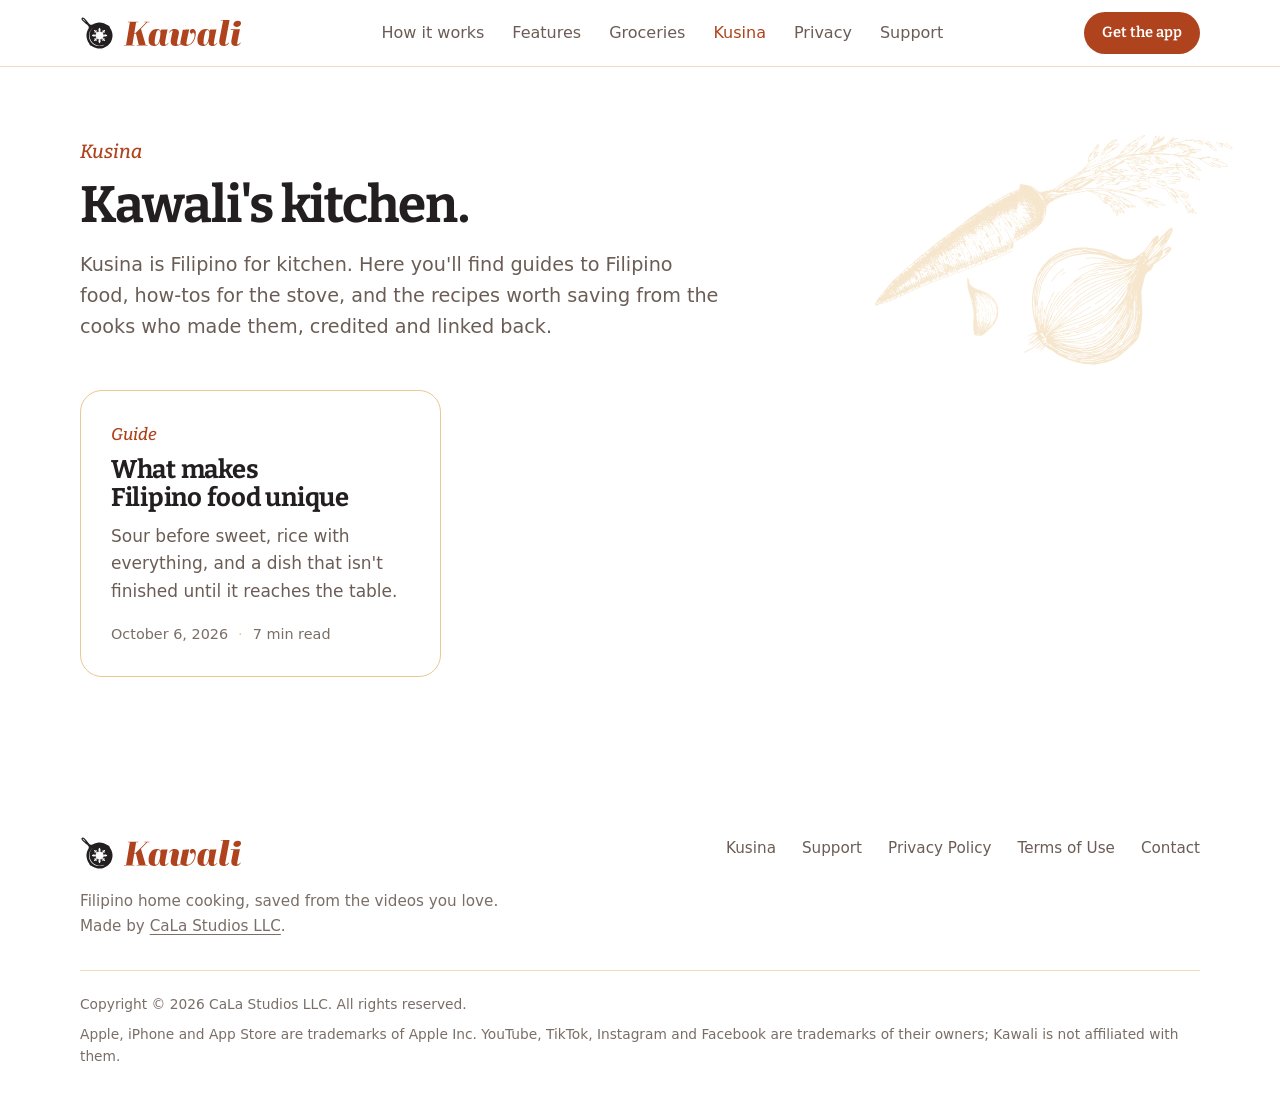
==== commit c9ec50c9: "Link "CaLa Studios LLC" in the footer to calastudios.app The studio now has its own site listing all" ====
--- a/kusina/index.html
+++ b/kusina/index.html
@@ -66,7 +66,7 @@
       <div class="footer-grid">
         <div class="footer-brand">
           <a class="logo" href="/" aria-label="Kawali home"><img class="logo-pan" src="/assets/img/pan.svg" alt="" width="34" height="34"><span class="wordmark" role="img" aria-label="Kawali"></span></a>
-          <p>Filipino home cooking, saved from the videos you love. Made by CaLa Studios LLC.</p>
+          <p>Filipino home cooking, saved from the videos you love. Made by <a href="https://calastudios.app/">CaLa Studios LLC</a>.</p>
         </div>
         <ul class="footer-links">
           <li><a href="/kusina/">Kusina</a></li>
--- a/assets/css/site.css
+++ b/assets/css/site.css
@@ -403,6 +403,8 @@
 .site-footer { padding: 44px 0 40px; color: var(--muted); font-size: 0.95rem; background: #fff; }
 .footer-grid { display: flex; justify-content: space-between; gap: 32px; flex-wrap: wrap; align-items: flex-start; }
 .footer-brand p { margin: 12px 0 0; max-width: 28rem; color: var(--dim); }
+.footer-brand p a { text-decoration: underline; text-underline-offset: 3px; }
+.footer-brand p a:hover { color: var(--chile); }
 .footer-links { display: flex; gap: 26px; flex-wrap: wrap; }
 .footer-links a { color: var(--muted); font-weight: 500; }
 .footer-links a:hover { color: var(--chile); }
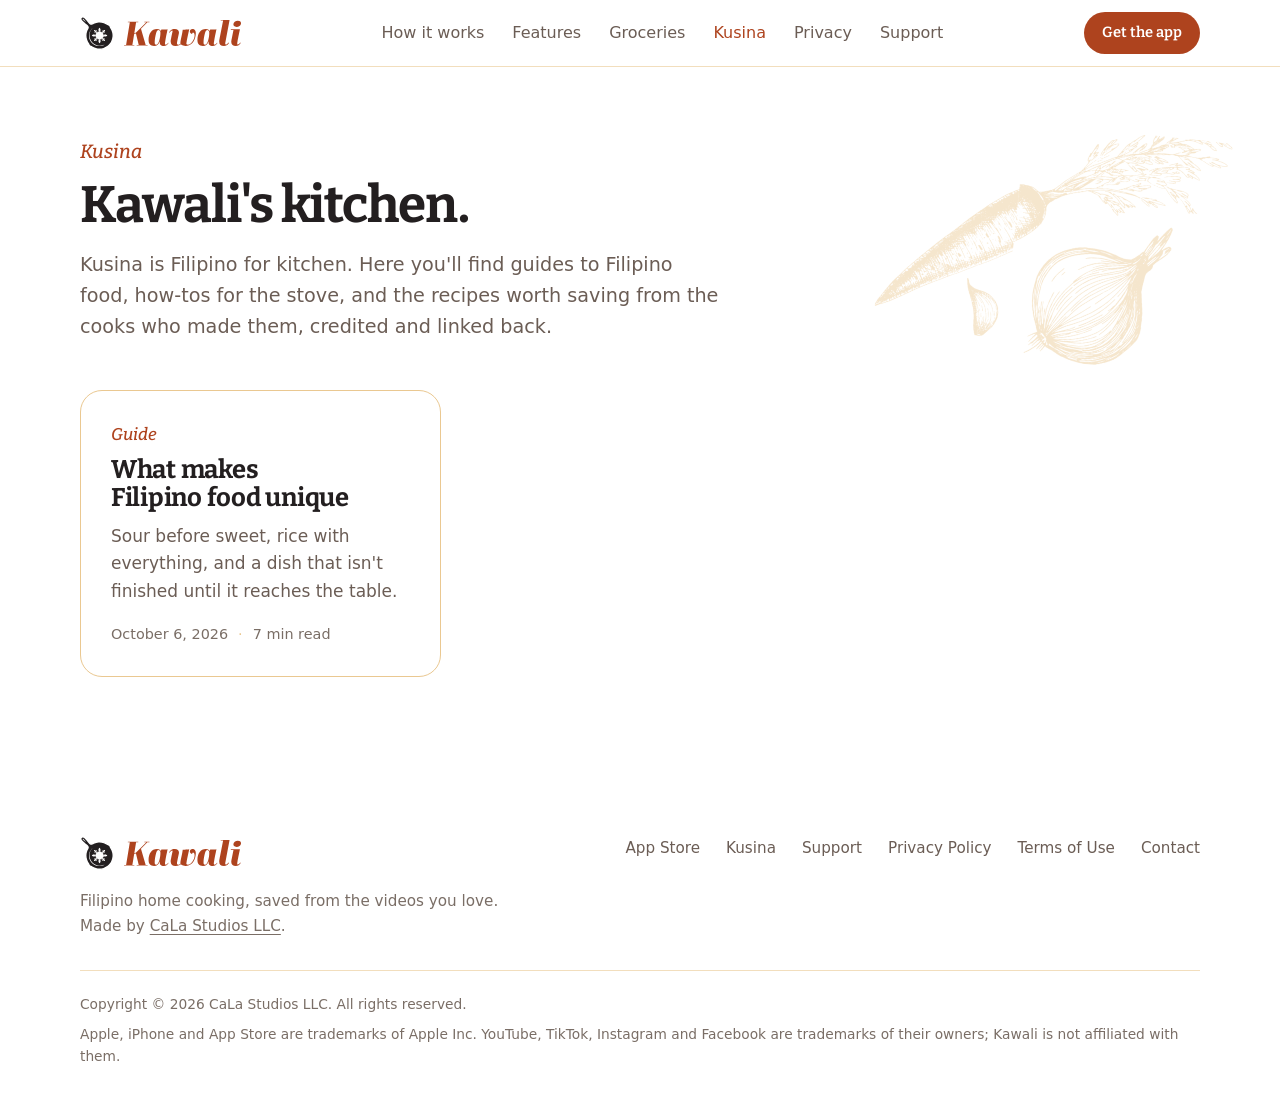
==== commit 60916081: "Kawali is on the App Store: badges, links and the Feast question The listing went live on 2026-10-23" ====
--- a/kusina/index.html
+++ b/kusina/index.html
@@ -4,7 +4,7 @@
   <meta charset="utf-8">
   <meta name="viewport" content="width=device-width, initial-scale=1, viewport-fit=cover">
   <title>Kusina – Kawali</title>
-  <meta name="description" content="Kusina is Kawali's kitchen: guides to Filipino food, how-tos for the stove, and the recipes worth saving from the cooks who made them, credited and linked back.">
+  <meta name="description" content="Kusina is Kawali's kitchen: guides to Filipino food, how-tos for the stove, and recipes worth saving from the cooks who made them, credited and linked.">
   <link rel="canonical" href="https://kawali.app/kusina/">
   <meta name="theme-color" content="#ffffff">
   <meta property="og:type" content="website">
@@ -23,7 +23,7 @@
 
   <header class="site-header">
     <div class="container nav">
-      <a class="nav-brand logo" href="/" aria-label="Kawali home"><img class="logo-pan" src="/assets/img/pan.svg" alt="" width="34" height="34"><span class="wordmark" role="img" aria-label="Kawali"></span></a>
+      <a class="nav-brand logo" href="/" aria-label="Kawali home"><img class="logo-pan" src="/assets/img/pan.svg" alt="Kawali logo" width="34" height="34"><span class="wordmark" role="img" aria-label="Kawali"></span></a>
       <ul class="nav-links" id="nav-links">
         <li><a href="/#how">How it works</a></li>
         <li><a href="/#features">Features</a></li>
@@ -33,7 +33,7 @@
         <li><a href="/support">Support</a></li>
       </ul>
       <div class="nav-cta">
-        <a class="btn btn-primary btn-sm" href="/#download">Get the app</a>
+        <a class="btn btn-primary btn-sm" href="https://apps.apple.com/us/app/kawali-video-recipe-saver/id6808814154">Get the app</a>
         <button class="nav-toggle" type="button" aria-controls="nav-links" aria-expanded="false" aria-label="Menu"><span></span></button>
       </div>
     </div>
@@ -65,10 +65,11 @@
     <div class="container">
       <div class="footer-grid">
         <div class="footer-brand">
-          <a class="logo" href="/" aria-label="Kawali home"><img class="logo-pan" src="/assets/img/pan.svg" alt="" width="34" height="34"><span class="wordmark" role="img" aria-label="Kawali"></span></a>
+          <a class="logo" href="/" aria-label="Kawali home"><img class="logo-pan" src="/assets/img/pan.svg" alt="Kawali logo" width="34" height="34"><span class="wordmark" role="img" aria-label="Kawali"></span></a>
           <p>Filipino home cooking, saved from the videos you love. Made by <a href="https://calastudios.app/">CaLa Studios LLC</a>.</p>
         </div>
         <ul class="footer-links">
+          <li><a href="https://apps.apple.com/us/app/kawali-video-recipe-saver/id6808814154">App Store</a></li>
           <li><a href="/kusina/">Kusina</a></li>
           <li><a href="/support">Support</a></li>
           <li><a href="/privacy">Privacy Policy</a></li>
--- a/assets/css/site.css
+++ b/assets/css/site.css
@@ -153,15 +153,7 @@
 .btn-sm { padding: 9px 18px; font-size: 0.92rem; }
 .btn svg { width: 18px; height: 18px; flex: none; }
 
-/* App Store. Until the listing is live the badge is a plain "coming soon" label: Apple's official badge may
-   only link to the app itself. See the README for the swap. */
-.store-soon {
-  display: inline-flex; align-items: center; gap: 12px; height: 54px; padding: 0 20px 0 16px;
-  border-radius: 12px; background: var(--ink); color: #fff; line-height: 1.1;
-}
-.store-soon svg { width: 22px; height: 22px; color: var(--sunset); flex: none; }
-.store-soon small { display: block; font-size: 0.72rem; letter-spacing: 0.06em; text-transform: uppercase; color: rgba(255, 255, 255, 0.72); }
-.store-soon strong { display: block; font-family: var(--serif); font-weight: 600; font-size: 1.12rem; }
+/* App Store badge (Apple's official artwork; it may only link to the listing itself). */
 .badge-link { display: inline-block; line-height: 0; border-radius: 8px; transition: transform 0.15s ease, opacity 0.15s ease; }
 .badge-link img { height: 54px; width: auto; }
 .badge-link:hover { transform: translateY(-1px); opacity: 0.94; }
@@ -554,5 +546,4 @@
 }
 @media (max-width: 380px) {
   .stats { grid-template-columns: 1fr; }
-  .store-soon strong { font-size: 1rem; }
-}
+}
